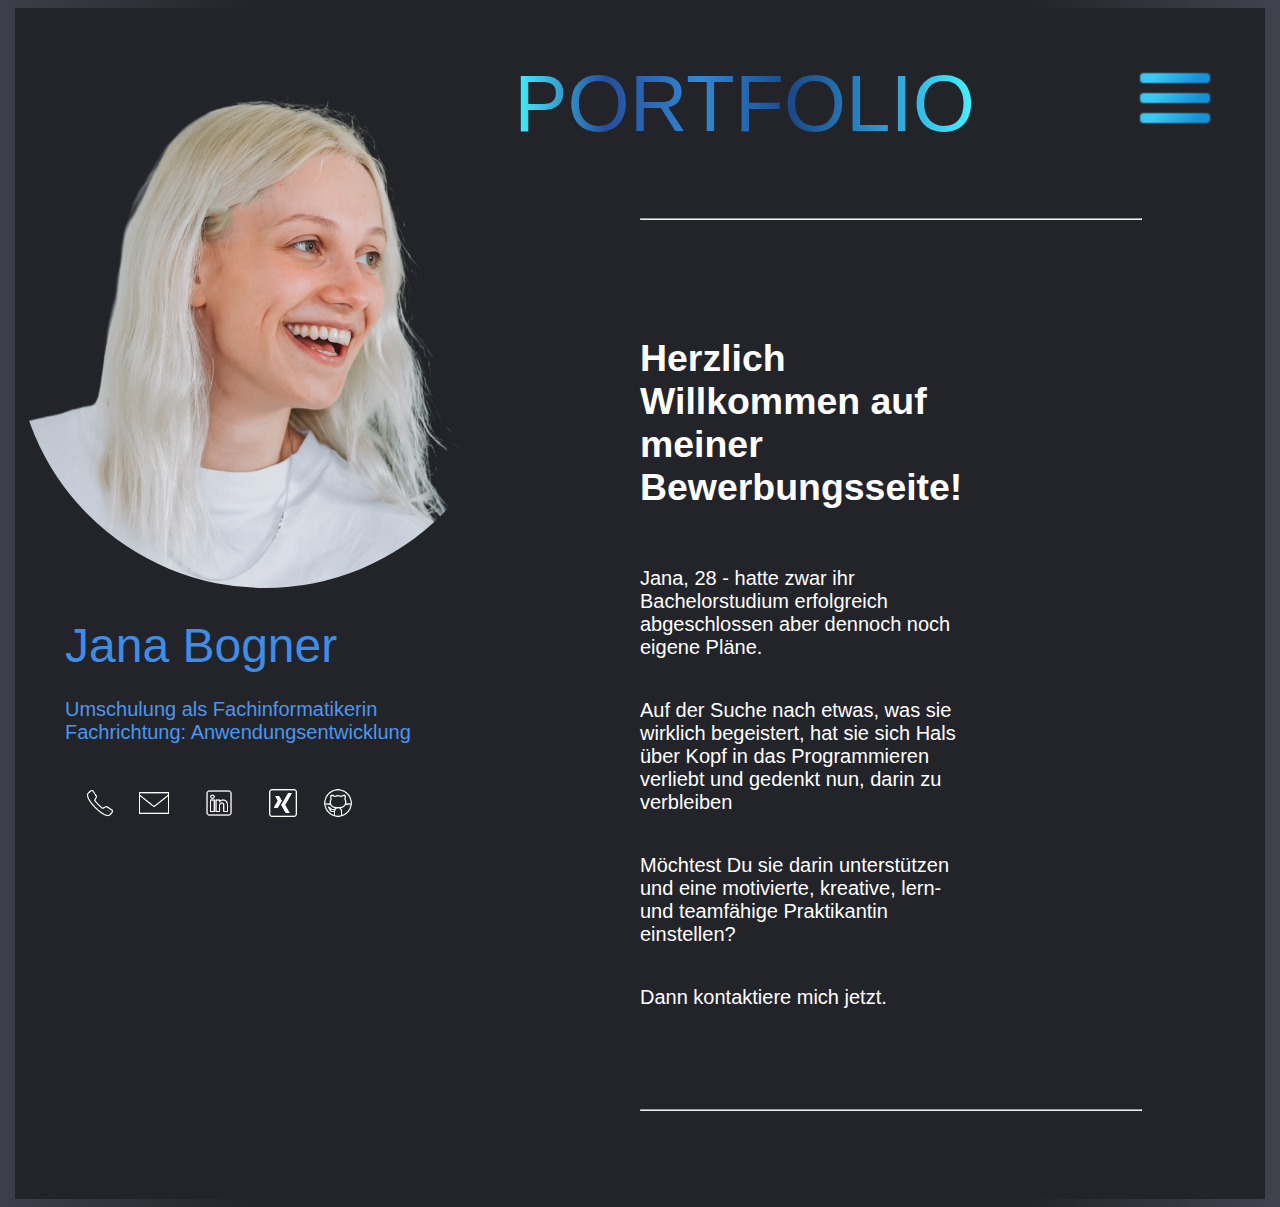
==== index.html @ 347caba8 "style verbessert auf alle seiten verändert" ====
<!DOCTYPE html>
<html>
<head>
    <meta charset="UTF-8">

    <title>Portfolio</title>
    <link rel="stylesheet" href="./css/first-page.css">
    <link rel="stylesheet" href="./css/general.css">
    <link rel="stylesheet" href="./css/leisten.css">
    <script src="./main.js"></script>
</head>

<body>
    <div id="part">

        <div class="popup"  onclick="sidebar()"><img src="./pics/menue.png" class="hover" height=80px>
            <span class="popuptext" id="myPopup">
                <ul id="nav-menue">
                    <li class="hover"><a href="./index.html">Startseite</a></li>
                    <li class="hover"><a href="stage.html">Praktikum</a></li>
                    <li class="hover"><a href="about_me.html">Über mich</a></li>
                    <li class="hover"><a href="lebenslauf.html">Lebenslauf</a></li>
                    <li class="hover"><a href="documents.html">Dokumente</a></li>
                    <li class="hover"><a href="projects.html">Projekte</a></li>
                    <li class="hover"><a href="reviews.html">Bewertungen</a></li>
                    <li class="hover"><a href="kontakt.html">Kontakt</a></li>  
                </ul>
            </span>
            <p id="ueberschrift">PORTFOLIO</p>
        </div>
        
        <div id="box">
            <div id="box-links">
                <img id="bild" src="./pics/bearbeitet.png">
                <a class="schrift">Jana Bogner</a>
                <a class="schrift" id="text">Umschulung als Fachinformatikerin <br> Fachrichtung: Anwendungsentwicklung</a> 
                <div class="kontakt-eins">
                    <a href="tel:+4915733941739"><img class="icon-eins" src="./pics/phone.png"></a>
                    <a href="mailto:jana.bogner@gmx.de"><img class="icon-eins" src="./pics//mail.png"></a>                        
                    <a href="https://www.linkedin.com/in/jana-bogner-02396a14a/" class="icon-eins">
                        <img class="icon-eins" src="./pics/linkedin_white.png"></a>   
                    <a href="https://www.xing.com/profile/Jana_Bogner2/web_profiles?expandNeffi=true">
                        <img  class="icon-eins" src="./pics/xing_white.png"></a>
                        <a href="https://github.com/JanaB146">
                            <img  class="icon-eins" src="./pics/github.png"></a>
                </div>
            </div>
            <div id="about-me">
                    <hr>
                    <div id="topbox">
                        <h3><b>Herzlich Willkommen auf meiner Bewerbungsseite!</b></h3>
                        <p>Jana, 28 - hatte zwar ihr Bachelorstudium erfolgreich abgeschlossen 
                            aber dennoch noch eigene Pläne.</p>
                        <p>Auf der Suche nach etwas, was sie wirklich begeistert, hat sie sich Hals
                            über Kopf in das Programmieren verliebt und gedenkt nun, darin zu verbleiben</p>
                        <p>Möchtest Du sie darin unterstützen und eine motivierte, kreative, lern- und teamfähige
                            Praktikantin einstellen?</p>
                        <p>Dann kontaktiere mich jetzt.</p>
                    </div>
                    <hr> 
                </div>
                
                
        </div>
    </div>
</body>
</html>
---- css/first-page.css ----
#box-links {
    display:flex;
    flex-direction:column;
}
#bild {
    border-radius: 100%;
    height:500px;
    width:500px;
    display: inline-block;
    margin-bottom:30px;
}
.schrift {
    font-size: 3rem;
    color:#3e8de7;
    margin-left:50px;
    flex-basis: 80px;
}

#text {
    font-size: 20px;
    color:#4a97f0;
}
.popup {
    position: relative;
    align-self:flex-end;
    right:50px;
    top:50px;
    display: inline-flex;
    cursor: pointer;
    border-radius: 8px;
    -webkit-user-select: none;
    -moz-user-select: none;
    -ms-user-select: none;
    user-select: none;
}
#ueberschrift {
    font-size: 5rem;
    background: linear-gradient(to left,#45f3ff, #2d96d3, #1b4888, #3288d4, #254d9b, #45f3ff);
    background-clip: text;
    color: transparent;
    position:absolute;
    right:240px;
    top:-80px;
}
/* The actual popup */
.popup .popuptext {
    visibility: hidden;
    width: auto;
    background-color: #40424e29;
    color: #fff;
    text-align: center;
    border-radius: 6px;
    padding: 8px 0;
    position: absolute;
    z-index: 1;
    top: 125%;
    margin-left: -80px;
}

/* Popup arrow */
.popup .popuptext::after {
    content: "";
    position: absolute;
    bottom: 100%;
    left: 60%;
    margin-left: -5px;
    border-width: 5px;
    border-style: solid;
    border-color:  transparent transparent #555 transparent;
}

/* Toggle this class - hide and show the popup */
.popup .show {
    visibility: visible;
    -webkit-animation: fadeIn 1s;
    animation: fadeIn 1s;
}
.popup:hover .show {
    /*transform:scale(2);*/
    visibility: visible;
    -webkit-animation: fadeIn 1s;
    animation: fadeIn 1s;
}

  /* Add animation (fade in the popup) */
@-webkit-keyframes fadeIn {
    from {opacity: 0;} 
    to {opacity: 1;}
}

@keyframes fadeIn {
    from {opacity: 0;}
    to {opacity:1 ;}
}
#nav-menue li {
    list-style: none;
    padding:10px;
    font-size: 2rem;
}
#nav-menue a:link {
    color:white;
    text-decoration: none;
    font-size: 20px;
    padding:0px 10px 0px 10px;
}
#nav-menue a:visited {
    color:white;
    text-decoration: none;
}
#nav-menue a:hover {
    color:#4a97f0;
    text-decoration: none;
    transform: scale(5);
    padding:10px;
    border-radius: 7px;
}
#box {
    display: flex;
    flex-wrap: wrap;
}
#about-me {
    margin: 80px auto;
    max-width:500px;
}
#topbox {
    margin:80px 170px 80px 0px;
    font-size: 2rem;
    display: flex;
    flex-direction: column;
    justify-content: space-around;
    align-self: center;
}
#topbox p {
    font-size: 20px;
}
.kontakt-eins {
    margin-left: 60px;
}
.icon-eins {
    margin:10px;
    height:30px;
}
.hover:hover {
    transform:scale(1.5);
}
---- css/general.css ----
* {
    font-family: sans-serif;
}
body {
    background:linear-gradient(to left, #40424e, #23242a, #23242a, #23242a, #23242a, #3c3e49) ;
    font-family: sans-serif;
    min-height: 100vh;
    display:flex;
    flex-direction: column;
}
#part {
    max-width: 1250px;
    width: 100%;
    background-color: #23242a;
    margin: 0 auto;
    font-family: sans-serif;
    min-height: 100vh;
    display:flex;
    flex-direction: column;
}
p, h1, h2, h3, tr, li, a {
    color:white;
}

.text {
    text-align: center;
    position: relative;
    font-size: 19px;
    color: #45f3ff;
    margin: 10px 30px 20px 30px;
    padding: 0px 20px 10px 20px;
}
.mittig {
    text-align: center;
    width:100%;
    padding-top:40px;
}
.grosse-ueberschrift {
    text-align: center;
    font-weight:bold;
    
}
hr {
    margin-top:50px;
    color: #45f3ff;
    flex:none;
    width:100%;
}
#quer {
    display: flex;
    flex-direction: column;
}
---- css/leisten.css ----
footer {
    margin-top: auto;
}
#downleiste {
    max-width:1250px;
    width:100%;
    display: flex;
    align-self: flex-end;
    justify-self: end;
}
#downleiste li {
    color:white;
    list-style: none;
    text-decoration: none;
    font-size: 16px;
    padding: 10px 10px 0px 10px;
    position:relative;
}
#topleiste a:link {
    color:white;
    text-decoration: none;
    font-size: 16px;
    padding: 20px 10px 20px 10px;
}
#topleiste a:visited {
    color:white;
    text-decoration: none;
}
#topleiste a:hover {
    color:black;
    background-color: white;
    text-decoration: none;
}
#downleiste a:hover {
    text-decoration: none;
}
.linkeliste {
    display:flex;
    align-items:center;
}
.rechts {
    margin-left:auto;
}
.icon .rechtsicon{
    height:50px;
    width:50px;
}
.rechtsicon {
    margin-left:auto;
}
a {
    font-size: 20px;
}
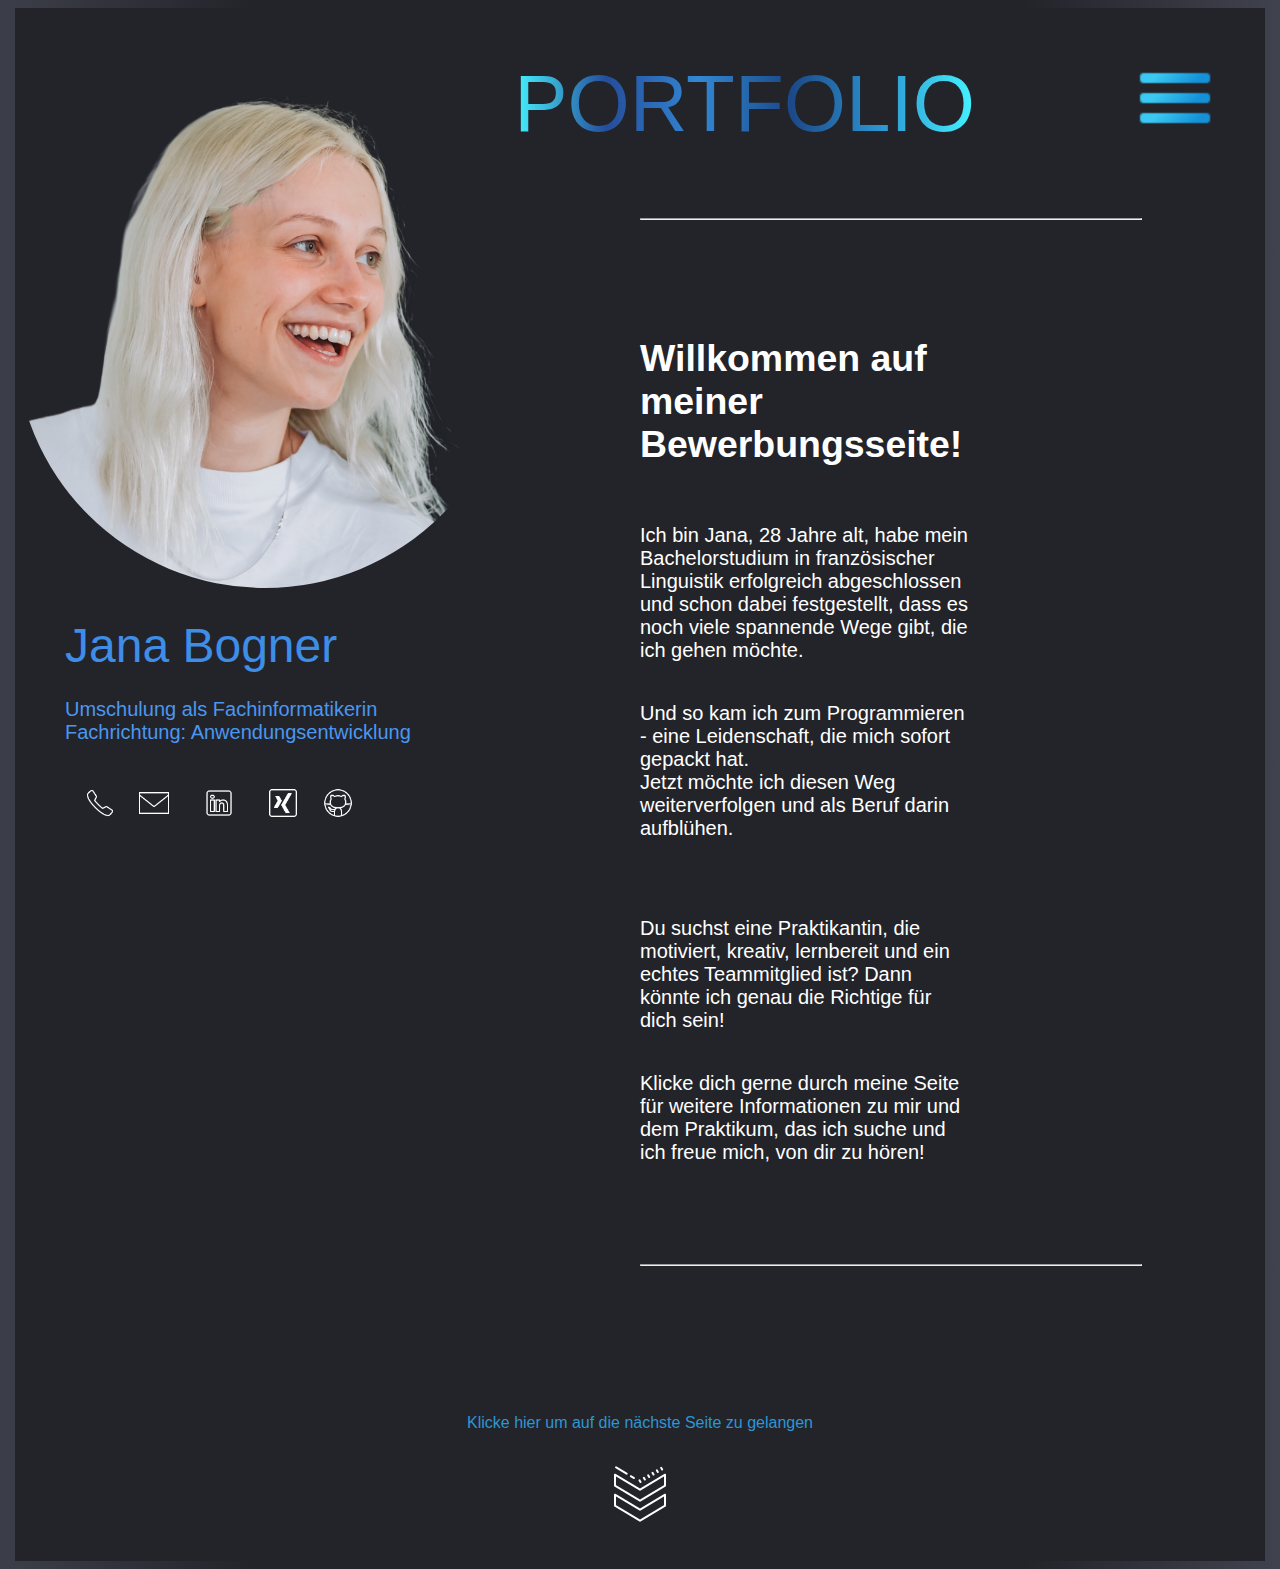
==== commit def15027: "Format angepasst, review teils entfernt, arrow hinzugefügt" ====
--- a/index.html
+++ b/index.html
@@ -18,11 +18,9 @@
                 <ul id="nav-menue">
                     <li class="hover"><a href="./index.html">Startseite</a></li>
                     <li class="hover"><a href="stage.html">Praktikum</a></li>
-                    <li class="hover"><a href="about_me.html">Über mich</a></li>
                     <li class="hover"><a href="lebenslauf.html">Lebenslauf</a></li>
                     <li class="hover"><a href="documents.html">Dokumente</a></li>
                     <li class="hover"><a href="projects.html">Projekte</a></li>
-                    <li class="hover"><a href="reviews.html">Bewertungen</a></li>
                     <li class="hover"><a href="kontakt.html">Kontakt</a></li>  
                 </ul>
             </span>
@@ -46,22 +44,21 @@
                 </div>
             </div>
             <div id="about-me">
-                    <hr>
-                    <div id="topbox">
-                        <h3><b>Herzlich Willkommen auf meiner Bewerbungsseite!</b></h3>
-                        <p>Jana, 28 - hatte zwar ihr Bachelorstudium erfolgreich abgeschlossen 
-                            aber dennoch noch eigene Pläne.</p>
-                        <p>Auf der Suche nach etwas, was sie wirklich begeistert, hat sie sich Hals
-                            über Kopf in das Programmieren verliebt und gedenkt nun, darin zu verbleiben</p>
-                        <p>Möchtest Du sie darin unterstützen und eine motivierte, kreative, lern- und teamfähige
-                            Praktikantin einstellen?</p>
-                        <p>Dann kontaktiere mich jetzt.</p>
-                    </div>
-                    <hr> 
+                <hr>
+                <div id="topbox">
+                    <h3><b>Willkommen auf meiner Bewerbungsseite!</b></h3> 
+                    <p>Ich bin Jana, 28 Jahre alt, habe mein Bachelorstudium in französischer Linguistik erfolgreich abgeschlossen und schon dabei festgestellt, dass es noch viele spannende Wege gibt, die ich gehen möchte.</p> 
+                    <p>Und so kam ich zum Programmieren - eine Leidenschaft, die mich sofort gepackt hat. <br>Jetzt möchte ich diesen Weg weiterverfolgen und als Beruf darin aufblühen.</p> 
+                    <br>
+                    <p>Du suchst eine Praktikantin, die motiviert, kreativ, lernbereit und ein echtes Teammitglied ist? Dann könnte ich genau die Richtige für dich sein!</p> 
+                    <p>Klicke dich gerne durch meine Seite für weitere Informationen zu mir und dem Praktikum, das ich suche und ich freue mich, von dir zu hören!</p>
                 </div>
-                
-                
+                <hr> 
+            </div>
         </div>
+        <div class="arrow">
+            <p class="arrow">Klicke hier um auf die nächste Seite zu gelangen</p>
+            <a href="./stage.html"><img class="hover" src="./pics/arrow_white.png" alt="Klicke hier"></a></div>
     </div>
 </body>
 </html>--- a/css/first-page.css
+++ b/css/first-page.css
@@ -142,4 +142,12 @@
 }
 .hover:hover {
     transform:scale(1.5);
+}
+.arrow {
+    display: flex;
+    flex-direction: column;
+    align-items: center;
+    justify-content: flex-end;
+    margin:30px;
+    color:#2d96d3;
 }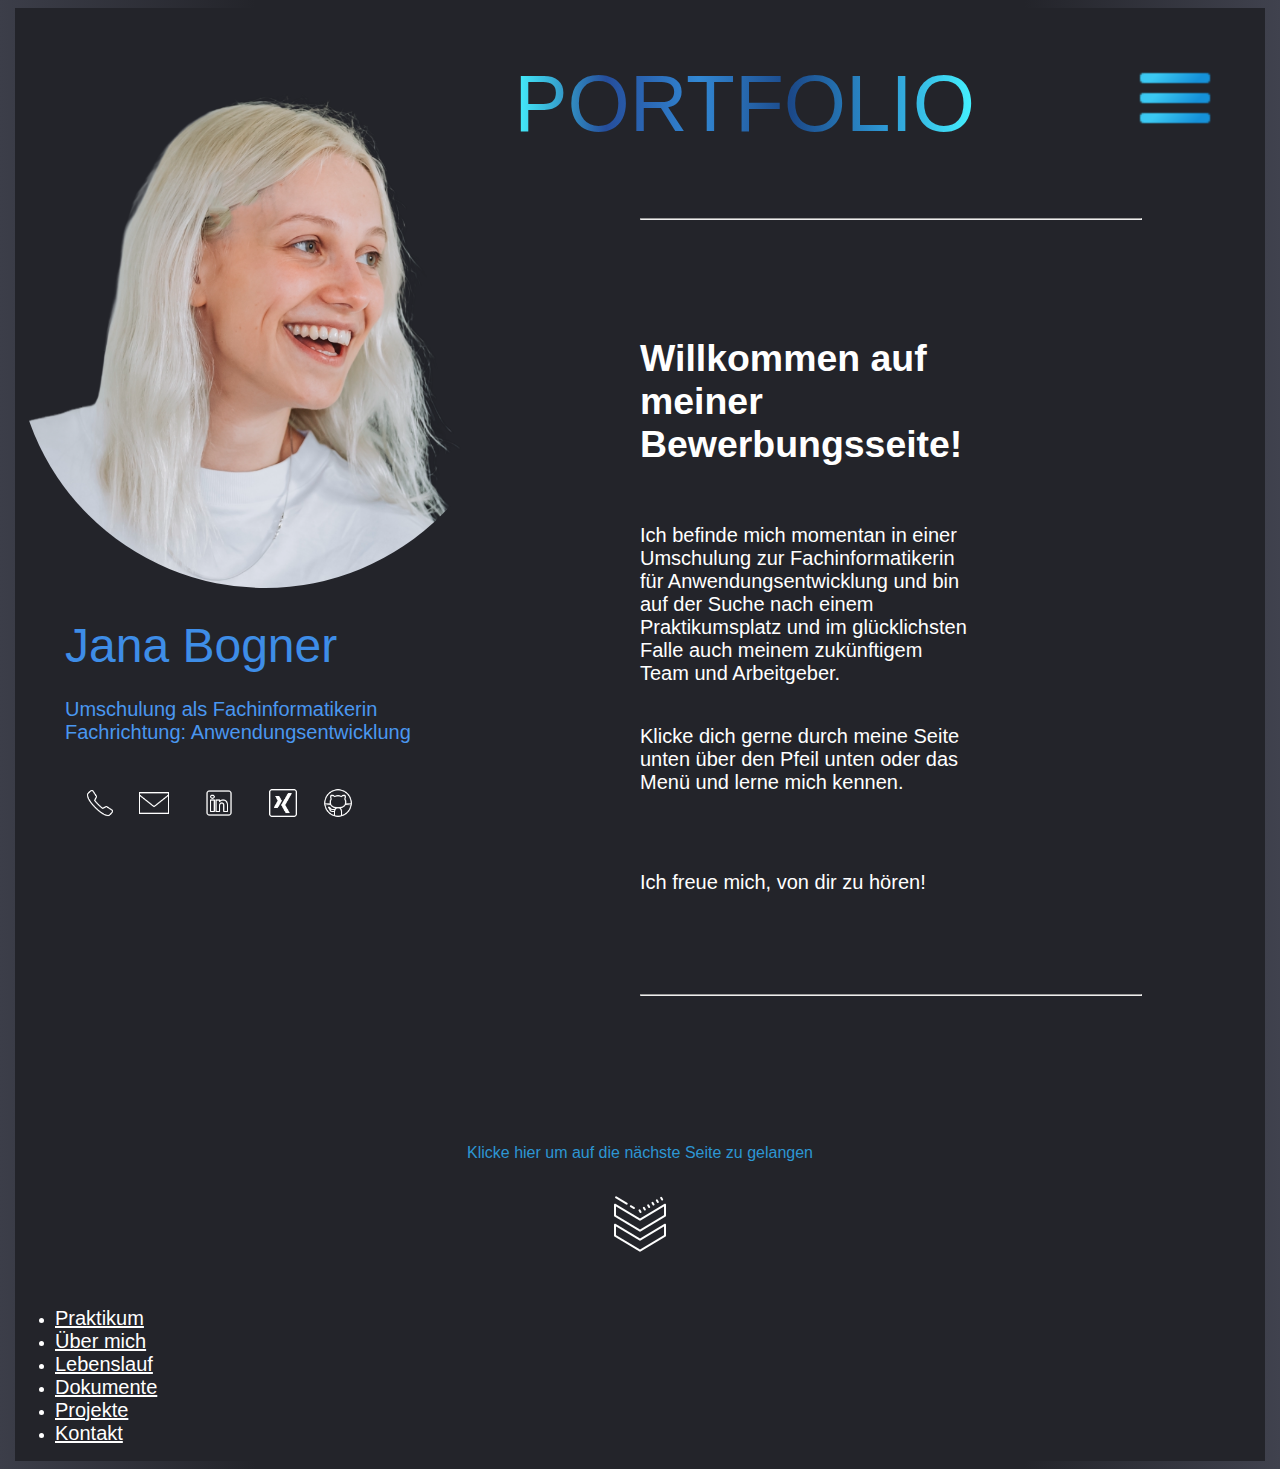
==== commit 2ef9c7f1: "slides funktional gemacht und nicht zu verschickende Seiten entfernt" ====
--- a/index.html
+++ b/index.html
@@ -18,8 +18,8 @@
                 <ul id="nav-menue">
                     <li class="hover"><a href="./index.html">Startseite</a></li>
                     <li class="hover"><a href="stage.html">Praktikum</a></li>
+                    <li class="hover"><a href="about_me.html">Über mich</a></li>
                     <li class="hover"><a href="lebenslauf.html">Lebenslauf</a></li>
-                    <li class="hover"><a href="documents.html">Dokumente</a></li>
                     <li class="hover"><a href="projects.html">Projekte</a></li>
                     <li class="hover"><a href="kontakt.html">Kontakt</a></li>  
                 </ul>
@@ -33,32 +33,46 @@
                 <a class="schrift">Jana Bogner</a>
                 <a class="schrift" id="text">Umschulung als Fachinformatikerin <br> Fachrichtung: Anwendungsentwicklung</a> 
                 <div class="kontakt-eins">
-                    <a href="tel:+4915733941739"><img class="icon-eins" src="./pics/phone.png"></a>
-                    <a href="mailto:jana.bogner@gmx.de"><img class="icon-eins" src="./pics//mail.png"></a>                        
+                    <a href="tel:+4915733941739"><img class="icon-eins hover" src="./pics/phone.png"></a>
+                    <a href="mailto:jana.bogner@gmx.de"><img class="icon-eins hover" src="./pics//mail.png"></a>                        
                     <a href="https://www.linkedin.com/in/jana-bogner-02396a14a/" class="icon-eins">
-                        <img class="icon-eins" src="./pics/linkedin_white.png"></a>   
+                        <img class="icon-eins hover" src="./pics/linkedin_white.png"></a>   
                     <a href="https://www.xing.com/profile/Jana_Bogner2/web_profiles?expandNeffi=true">
-                        <img  class="icon-eins" src="./pics/xing_white.png"></a>
+                        <img  class="icon-eins hover" src="./pics/xing_white.png"></a>
                         <a href="https://github.com/JanaB146">
-                            <img  class="icon-eins" src="./pics/github.png"></a>
+                            <img  class="icon-eins hover" src="./pics/github.png"></a>
                 </div>
             </div>
             <div id="about-me">
                 <hr>
                 <div id="topbox">
                     <h3><b>Willkommen auf meiner Bewerbungsseite!</b></h3> 
-                    <p>Ich bin Jana, 28 Jahre alt, habe mein Bachelorstudium in französischer Linguistik erfolgreich abgeschlossen und schon dabei festgestellt, dass es noch viele spannende Wege gibt, die ich gehen möchte.</p> 
-                    <p>Und so kam ich zum Programmieren - eine Leidenschaft, die mich sofort gepackt hat. <br>Jetzt möchte ich diesen Weg weiterverfolgen und als Beruf darin aufblühen.</p> 
+                    <p>Ich befinde mich momentan in einer Umschulung zur Fachinformatikerin für Anwendungsentwicklung
+                        und bin auf der Suche nach einem Praktikumsplatz und im glücklichsten Falle
+                        auch meinem zukünftigem Team und Arbeitgeber.
+                    </p>
+                    <p>Klicke dich gerne durch meine Seite unten über den Pfeil unten oder das Menü und lerne mich kennen.</p>
                     <br>
-                    <p>Du suchst eine Praktikantin, die motiviert, kreativ, lernbereit und ein echtes Teammitglied ist? Dann könnte ich genau die Richtige für dich sein!</p> 
-                    <p>Klicke dich gerne durch meine Seite für weitere Informationen zu mir und dem Praktikum, das ich suche und ich freue mich, von dir zu hören!</p>
+                    <p>Ich freue mich, von dir zu hören!</p>
                 </div>
                 <hr> 
             </div>
         </div>
         <div class="arrow">
             <p class="arrow">Klicke hier um auf die nächste Seite zu gelangen</p>
-            <a href="./stage.html"><img class="hover" src="./pics/arrow_white.png" alt="Klicke hier"></a></div>
+            <a href="./stage.html"><img class="hover" src="./pics/arrow_white.png" alt="Klicke hier"></a>
+        </div>
+        <div>
+            <ul>
+                <li class="hover"><a href="stage.html">Praktikum</a></li>
+                <li class="hover"><a href="about_me.html">Über mich</a></li>
+                <li class="hover"><a href="lebenslauf.html">Lebenslauf</a></li>
+                <li class="hover"><a href="documents.html">Dokumente</a></li>
+                <li class="hover"><a href="projects.html">Projekte</a></li>
+                <li class="hover"><a href="kontakt.html">Kontakt</a></li> 
+            </ul>
+            
+        </div>
     </div>
 </body>
 </html>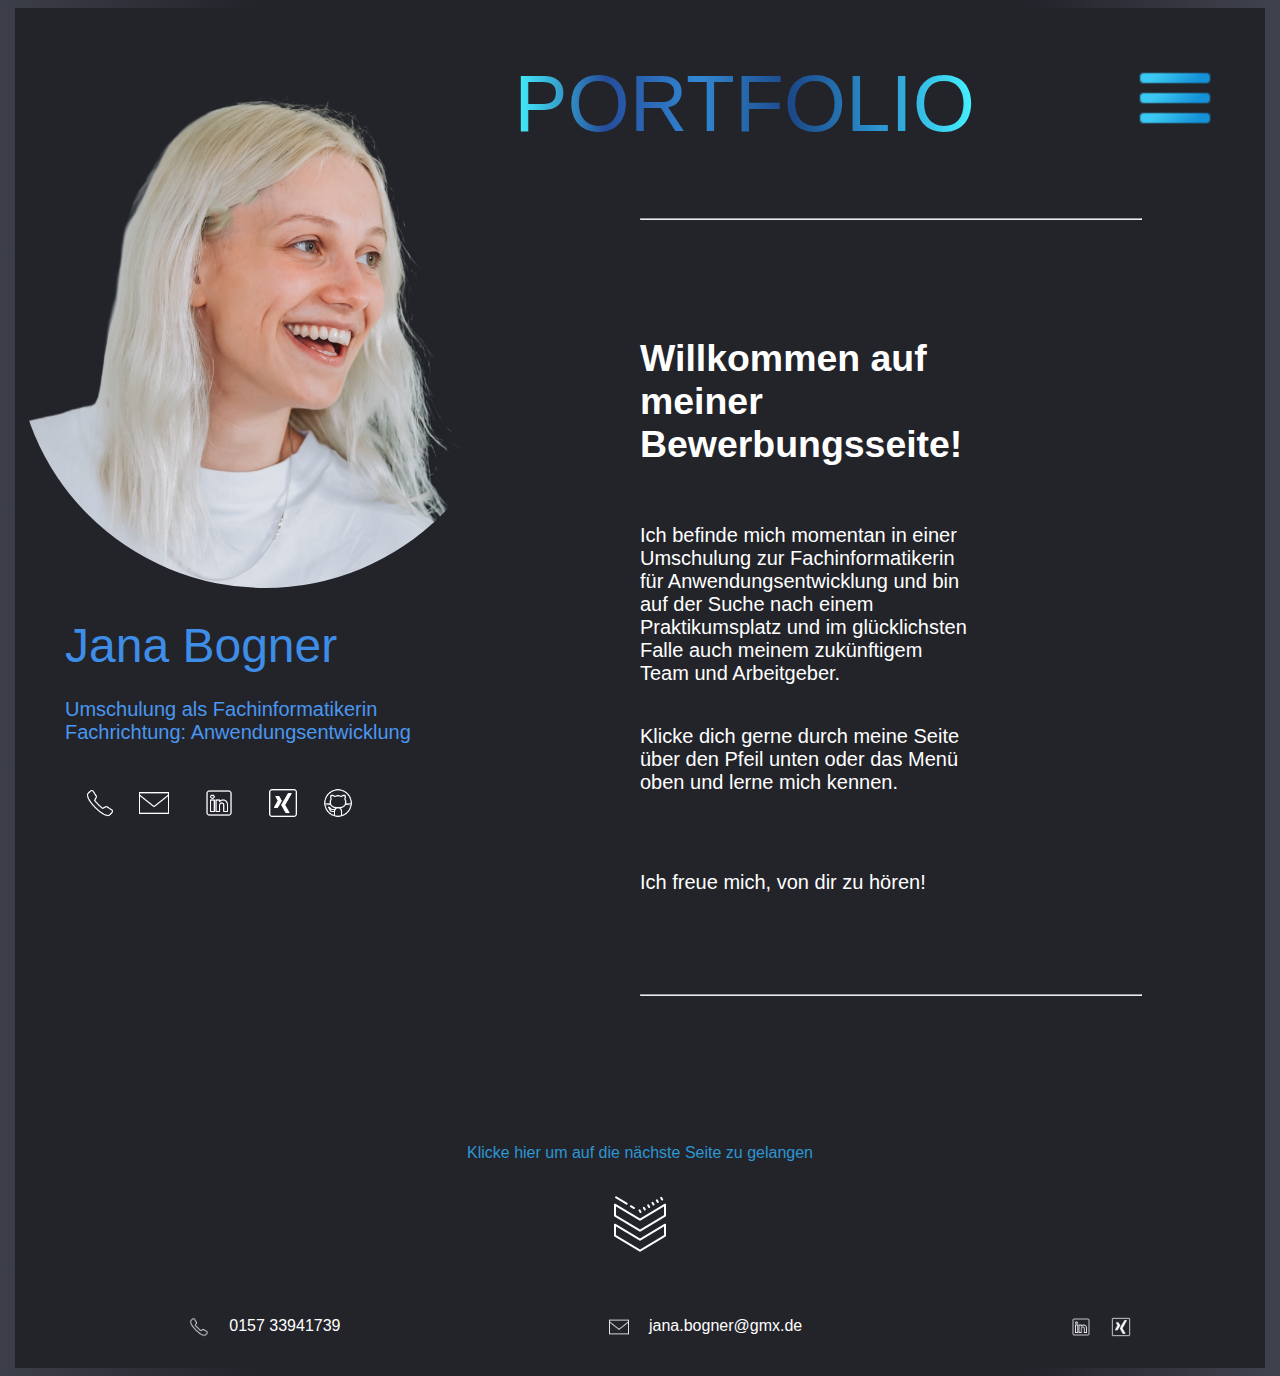
==== commit 5c70f130: "untere kontaktleiste, mein weg inhalte" ====
--- a/index.html
+++ b/index.html
@@ -18,10 +18,9 @@
                 <ul id="nav-menue">
                     <li class="hover"><a href="./index.html">Startseite</a></li>
                     <li class="hover"><a href="stage.html">Praktikum</a></li>
-                    <li class="hover"><a href="about_me.html">Über mich</a></li>
+                    <li class="hover"><a href="about_me.html">Mein Weg</a></li>
                     <li class="hover"><a href="lebenslauf.html">Lebenslauf</a></li>
                     <li class="hover"><a href="projects.html">Projekte</a></li>
-                    <li class="hover"><a href="kontakt.html">Kontakt</a></li>  
                 </ul>
             </span>
             <p id="ueberschrift">PORTFOLIO</p>
@@ -39,10 +38,11 @@
                         <img class="icon-eins hover" src="./pics/linkedin_white.png"></a>   
                     <a href="https://www.xing.com/profile/Jana_Bogner2/web_profiles?expandNeffi=true">
                         <img  class="icon-eins hover" src="./pics/xing_white.png"></a>
-                        <a href="https://github.com/JanaB146">
-                            <img  class="icon-eins hover" src="./pics/github.png"></a>
+                    <a href="https://github.com/JanaB146">
+                        <img  class="icon-eins hover" src="./pics/github.png"></a>
                 </div>
             </div>
+
             <div id="about-me">
                 <hr>
                 <div id="topbox">
@@ -51,7 +51,7 @@
                         und bin auf der Suche nach einem Praktikumsplatz und im glücklichsten Falle
                         auch meinem zukünftigem Team und Arbeitgeber.
                     </p>
-                    <p>Klicke dich gerne durch meine Seite unten über den Pfeil unten oder das Menü und lerne mich kennen.</p>
+                    <p>Klicke dich gerne durch meine Seite über den Pfeil unten oder das Menü oben und lerne mich kennen.</p>
                     <br>
                     <p>Ich freue mich, von dir zu hören!</p>
                 </div>
@@ -60,18 +60,25 @@
         </div>
         <div class="arrow">
             <p class="arrow">Klicke hier um auf die nächste Seite zu gelangen</p>
-            <a href="./stage.html"><img class="hover" src="./pics/arrow_white.png" alt="Klicke hier"></a>
+            <a href="./stage.html"><img src="./pics/arrow_white.png" alt="Klicke hier"></a>
         </div>
-        <div>
-            <ul>
-                <li class="hover"><a href="stage.html">Praktikum</a></li>
-                <li class="hover"><a href="about_me.html">Über mich</a></li>
-                <li class="hover"><a href="lebenslauf.html">Lebenslauf</a></li>
-                <li class="hover"><a href="documents.html">Dokumente</a></li>
-                <li class="hover"><a href="projects.html">Projekte</a></li>
-                <li class="hover"><a href="kontakt.html">Kontakt</a></li> 
+        <div> 
+            <ul class="linkeliste">
+                <div class="untere-leiste-divs">
+                    <li><img src="./pics/telefon.png" width="20px"></li>
+                    <li>0157 33941739</li>
+                </div>
+                <div class="untere-leiste-divs">
+                    <li><img src="./pics/mail.png" width="20px"></li>
+                    <li>jana.bogner@gmx.de</li>
+                </div>
+                <div class="untere-leiste-divs">
+                    <li class="hover"><a href="https://www.linkedin.com/in/jana-bogner-02396a14a/">
+                        <img src="./pics/linkedin_white.png" width="20px"></a></li>     
+                    <li class="hover"><a href="https://www.xing.com/profile/Jana_Bogner2/web_profiles?expandNeffi=true">
+                        <img src="./pics/xing_white.png" width="20px"></a></li> 
+                </div>
             </ul>
-            
         </div>
     </div>
 </body>
--- a/css/first-page.css
+++ b/css/first-page.css
@@ -150,4 +150,47 @@
     justify-content: flex-end;
     margin:30px;
     color:#2d96d3;
-}+}
+.ul {
+    display: flex;
+    width:500px;
+    justify-content: space-around;
+}
+li {
+    list-style: none; 
+    
+    flex-direction: column;
+}
+a {
+    text-decoration: none;
+}
+#topics {
+    justify-content: center;
+    align-items: center;
+    font-size: 1.5rem;
+}
+#liste {
+    display: flex;
+    flex-direction: column;
+    align-items: center;
+}
+a:hover {
+    transform:scale(1.5);
+    color:rgb(169, 228, 236);
+}
+.linkeliste {
+    display:flex;
+    color: white;
+    align-items: center;
+    justify-content: space-around;
+    display: flex;
+    align-self: flex-end;
+}
+.linkeliste li {
+    list-style:none;
+    margin:10px;
+}
+.untere-leiste-divs {
+    display:flex;
+    justify-content: space-around;
+}
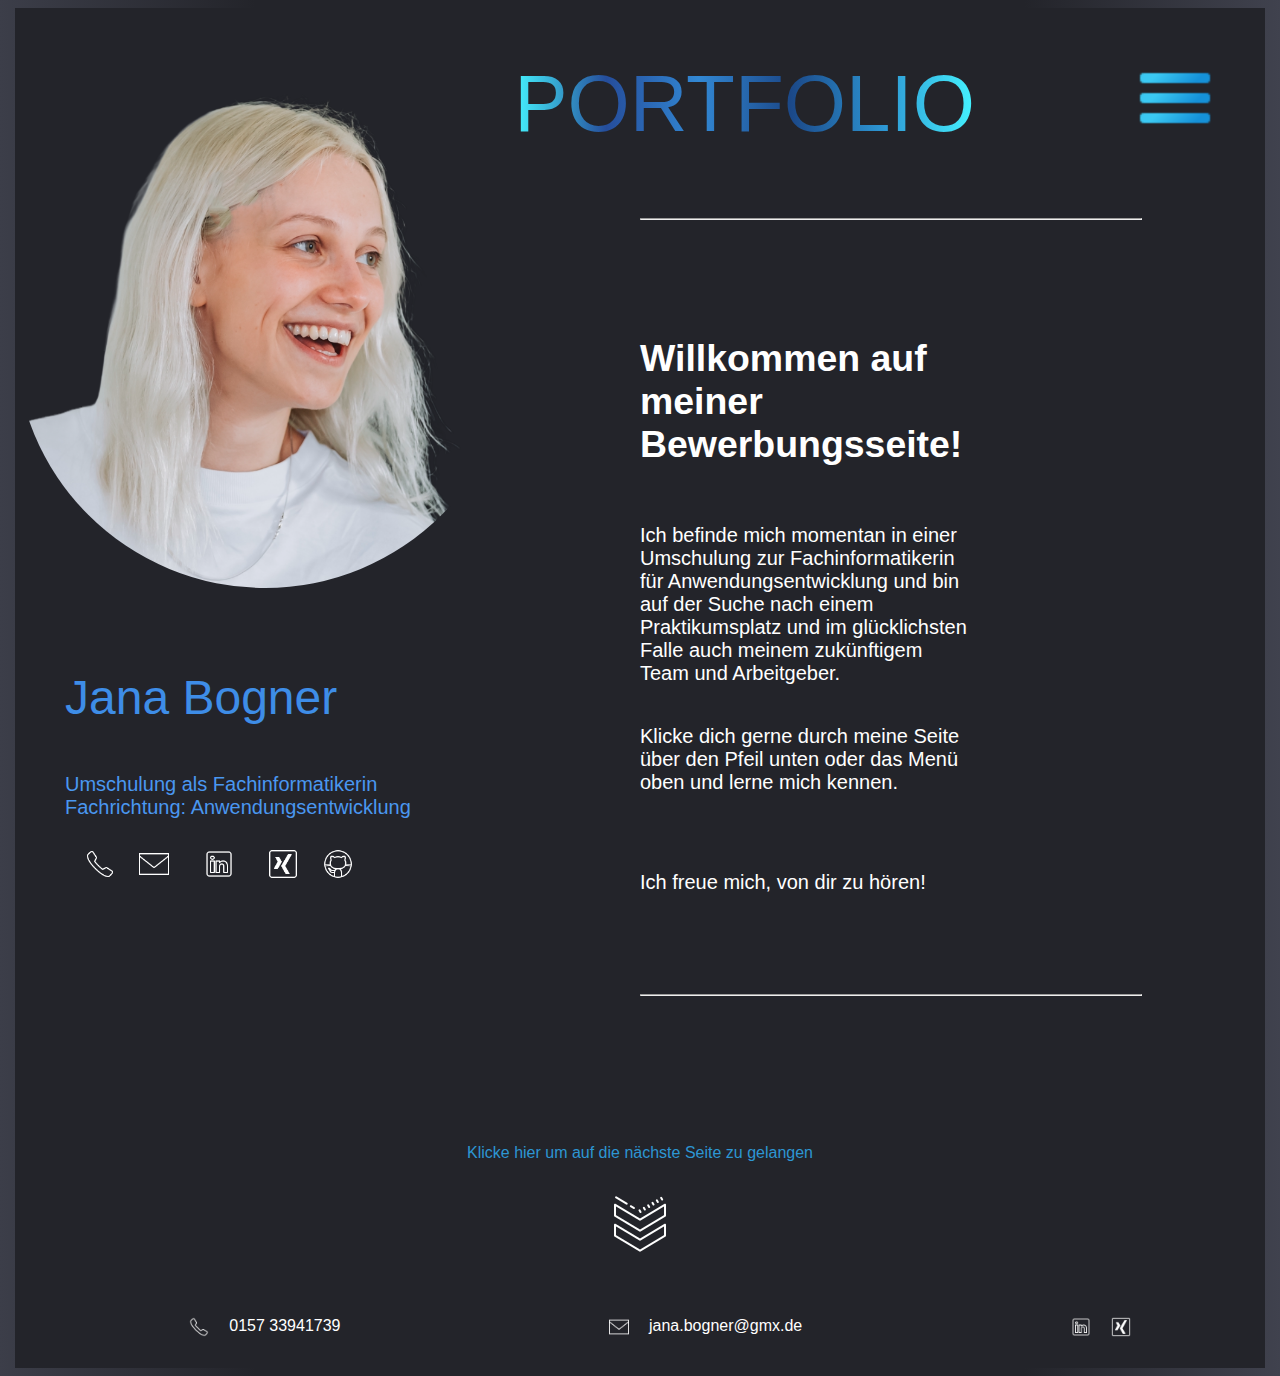
==== commit de2dac8f: "schrift und icons verändert" ====
--- a/index.html
+++ b/index.html
@@ -28,9 +28,11 @@
         
         <div id="box">
             <div id="box-links">
-                <img id="bild" src="./pics/bearbeitet.png">
-                <a class="schrift">Jana Bogner</a>
-                <a class="schrift" id="text">Umschulung als Fachinformatikerin <br> Fachrichtung: Anwendungsentwicklung</a> 
+                <div>
+                    <img id="bild" src="./pics/bearbeitet.png">
+                    <p class="schrift">Jana Bogner</p>
+                    <p class="schrift" id="text">Umschulung als Fachinformatikerin <br> Fachrichtung: Anwendungsentwicklung</p> 
+                </div>
                 <div class="kontakt-eins">
                     <a href="tel:+4915733941739"><img class="icon-eins hover" src="./pics/phone.png"></a>
                     <a href="mailto:jana.bogner@gmx.de"><img class="icon-eins hover" src="./pics//mail.png"></a>                        
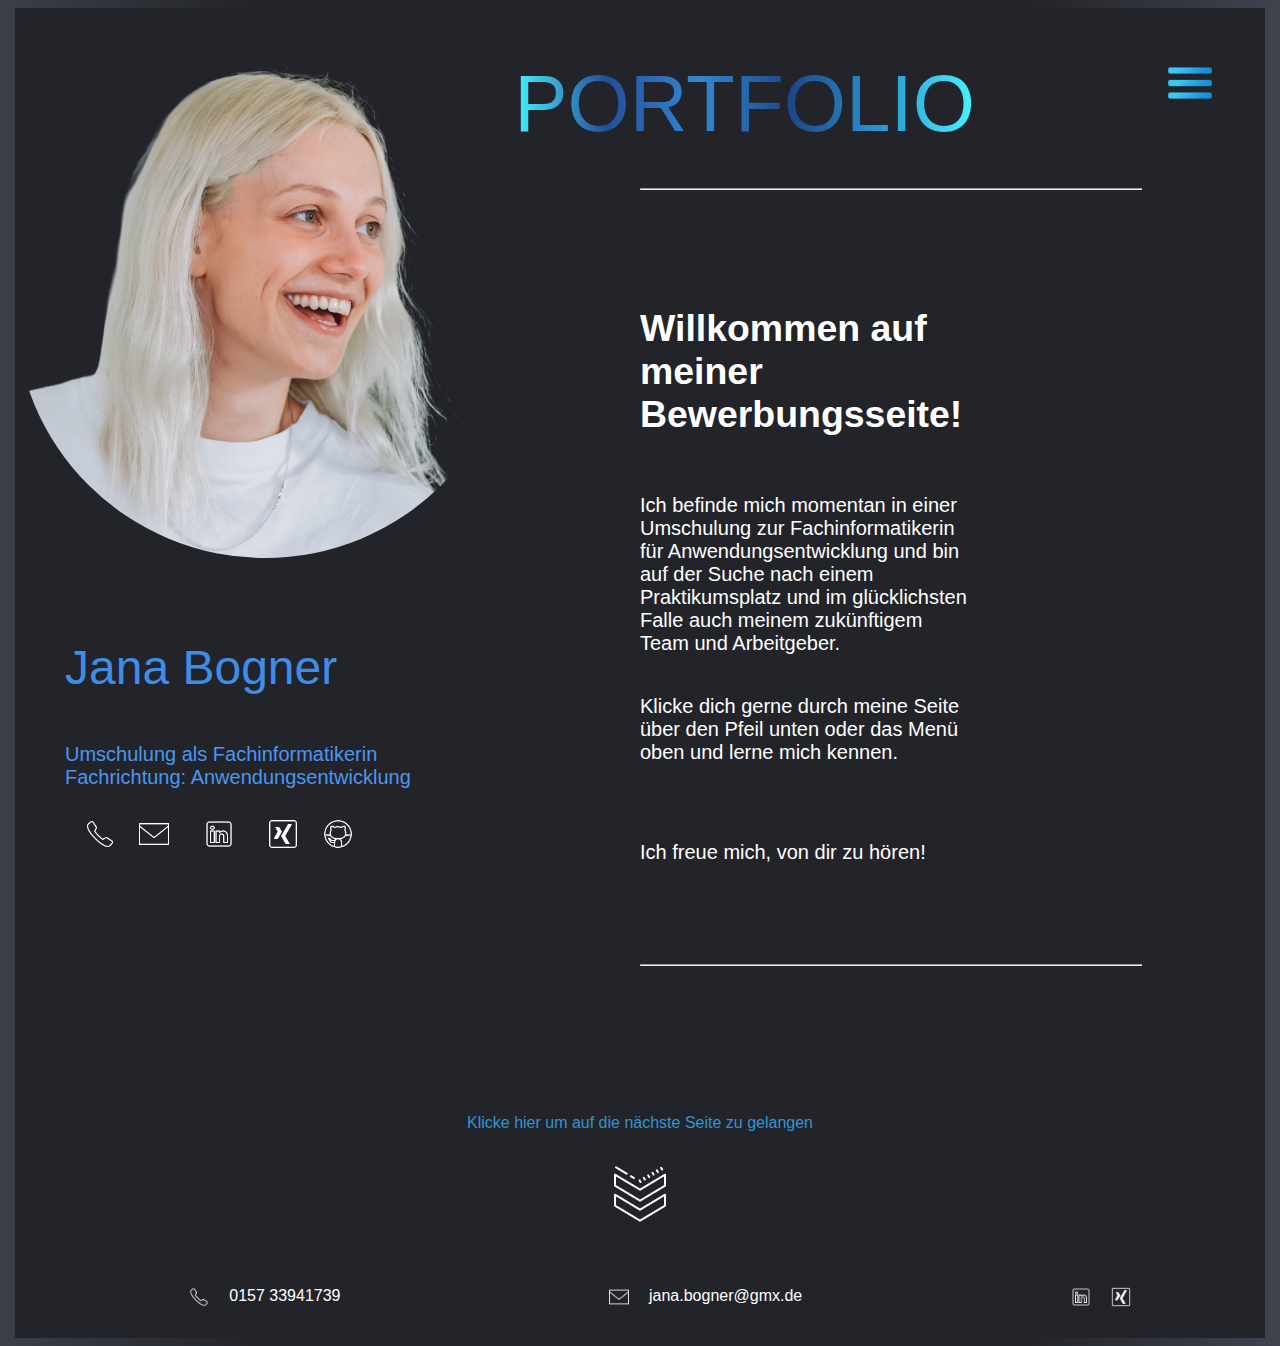
==== commit dff6d10c: "projekte hinzugefügt" ====
--- a/index.html
+++ b/index.html
@@ -13,7 +13,7 @@
 <body>
     <div id="part">
 
-        <div class="popup"  onclick="sidebar()"><img src="./pics/menue.png" class="hover" height=80px>
+        <div class="popup"  onclick="sidebar()"><img src="./pics/menue.png" class="hover" height=50px>
             <span class="popuptext" id="myPopup">
                 <ul id="nav-menue">
                     <li class="hover"><a href="./index.html">Startseite</a></li>
@@ -62,7 +62,7 @@
         </div>
         <div class="arrow">
             <p class="arrow">Klicke hier um auf die nächste Seite zu gelangen</p>
-            <a href="./stage.html"><img src="./pics/arrow_white.png" alt="Klicke hier"></a>
+            <a href="./stage.html"><img class="hover" src="./pics/arrow_white.png" alt="Klicke hier"></a>
         </div>
         <div> 
             <ul class="linkeliste">
--- a/css/first-page.css
+++ b/css/first-page.css
@@ -15,7 +15,6 @@
     margin-left:50px;
     flex-basis: 80px;
 }
-
 #text {
     font-size: 20px;
     color:#4a97f0;
@@ -174,10 +173,6 @@
     flex-direction: column;
     align-items: center;
 }
-a:hover {
-    transform:scale(1.5);
-    color:rgb(169, 228, 236);
-}
 .linkeliste {
     display:flex;
     color: white;
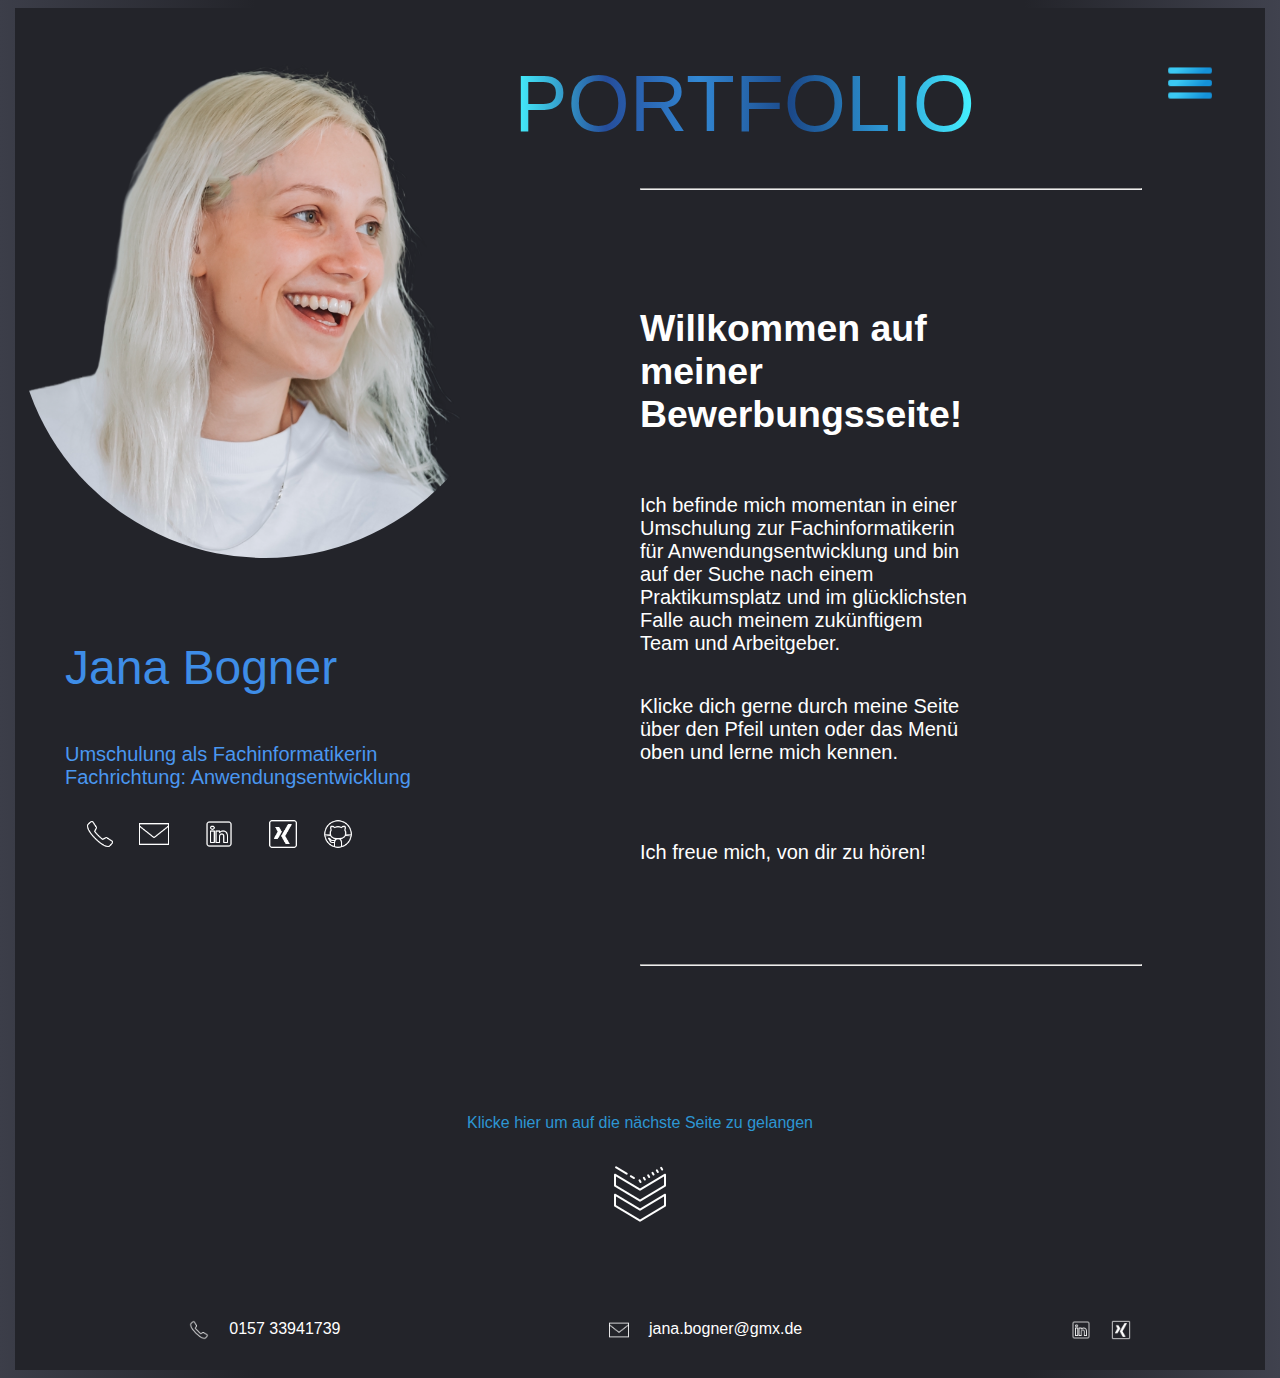
==== commit 72069e67: "css aussortiert, footer erstellt" ====
--- a/index.html
+++ b/index.html
@@ -5,8 +5,6 @@
 
     <title>Portfolio</title>
     <link rel="stylesheet" href="./css/first-page.css">
-    <link rel="stylesheet" href="./css/general.css">
-    <link rel="stylesheet" href="./css/leisten.css">
     <script src="./main.js"></script>
 </head>
 
@@ -60,28 +58,31 @@
                 <hr> 
             </div>
         </div>
+        <footer>
         <div class="arrow">
             <p class="arrow">Klicke hier um auf die nächste Seite zu gelangen</p>
             <a href="./stage.html"><img class="hover" src="./pics/arrow_white.png" alt="Klicke hier"></a>
         </div>
-        <div> 
-            <ul class="linkeliste">
-                <div class="untere-leiste-divs">
-                    <li><img src="./pics/telefon.png" width="20px"></li>
-                    <li>0157 33941739</li>
-                </div>
-                <div class="untere-leiste-divs">
-                    <li><img src="./pics/mail.png" width="20px"></li>
-                    <li>jana.bogner@gmx.de</li>
-                </div>
-                <div class="untere-leiste-divs">
-                    <li class="hover"><a href="https://www.linkedin.com/in/jana-bogner-02396a14a/">
-                        <img src="./pics/linkedin_white.png" width="20px"></a></li>     
-                    <li class="hover"><a href="https://www.xing.com/profile/Jana_Bogner2/web_profiles?expandNeffi=true">
-                        <img src="./pics/xing_white.png" width="20px"></a></li> 
-                </div>
-            </ul>
-        </div>
+        
+            <div> 
+                <ul class="linkeliste">
+                    <div class="untere-leiste-divs">
+                        <li><img src="./pics/telefon.png" width="20px"></li>
+                        <li>0157 33941739</li>
+                    </div>
+                    <div class="untere-leiste-divs">
+                        <li><img src="./pics/mail.png" width="20px"></li>
+                        <li>jana.bogner@gmx.de</li>
+                    </div>
+                    <div class="untere-leiste-divs">
+                        <li class="hover"><a href="https://www.linkedin.com/in/jana-bogner-02396a14a/">
+                            <img src="./pics/linkedin_white.png" width="20px"></a></li>     
+                        <li class="hover"><a href="https://www.xing.com/profile/Jana_Bogner2/web_profiles?expandNeffi=true">
+                            <img src="./pics/xing_white.png" width="20px"></a></li> 
+                    </div>
+                </ul>
+            </div>
+        </footer>
     </div>
 </body>
 </html>--- a/css/first-page.css
+++ b/css/first-page.css
@@ -1,3 +1,32 @@
+* {
+    font-family: sans-serif;
+}
+body {
+    background:linear-gradient(to left, #40424e, #23242a, #23242a, #23242a, #23242a, #3c3e49) ;
+    font-family: sans-serif;
+    min-height: 100vh;
+    display:flex;
+    flex-direction: column;
+}
+#part {
+    max-width: 1250px;
+    width: 100%;
+    background-color: #23242a;
+    margin: 0 auto;
+    font-family: sans-serif;
+    min-height: 100vh;
+    display:flex;
+    flex-direction: column;
+}
+p, h1, h2, h3, tr, li, a {
+    color:white;
+}
+hr {
+    margin-top:50px;
+    color: #45f3ff;
+    flex:none;
+    width:100%;
+}
 #box-links {
     display:flex;
     flex-direction:column;
@@ -19,6 +48,7 @@
     font-size: 20px;
     color:#4a97f0;
 }
+
 .popup {
     position: relative;
     align-self:flex-end;
@@ -178,14 +208,16 @@
     color: white;
     align-items: center;
     justify-content: space-around;
-    display: flex;
-    align-self: flex-end;
 }
 .linkeliste li {
     list-style:none;
     margin:10px;
 }
 .untere-leiste-divs {
-    display:flex;
-    justify-content: space-around;
-}
+    margin-top:50px;
+    display:flex;
+    justify-content: space-around;
+}
+footer {
+    margin-top: auto;
+}
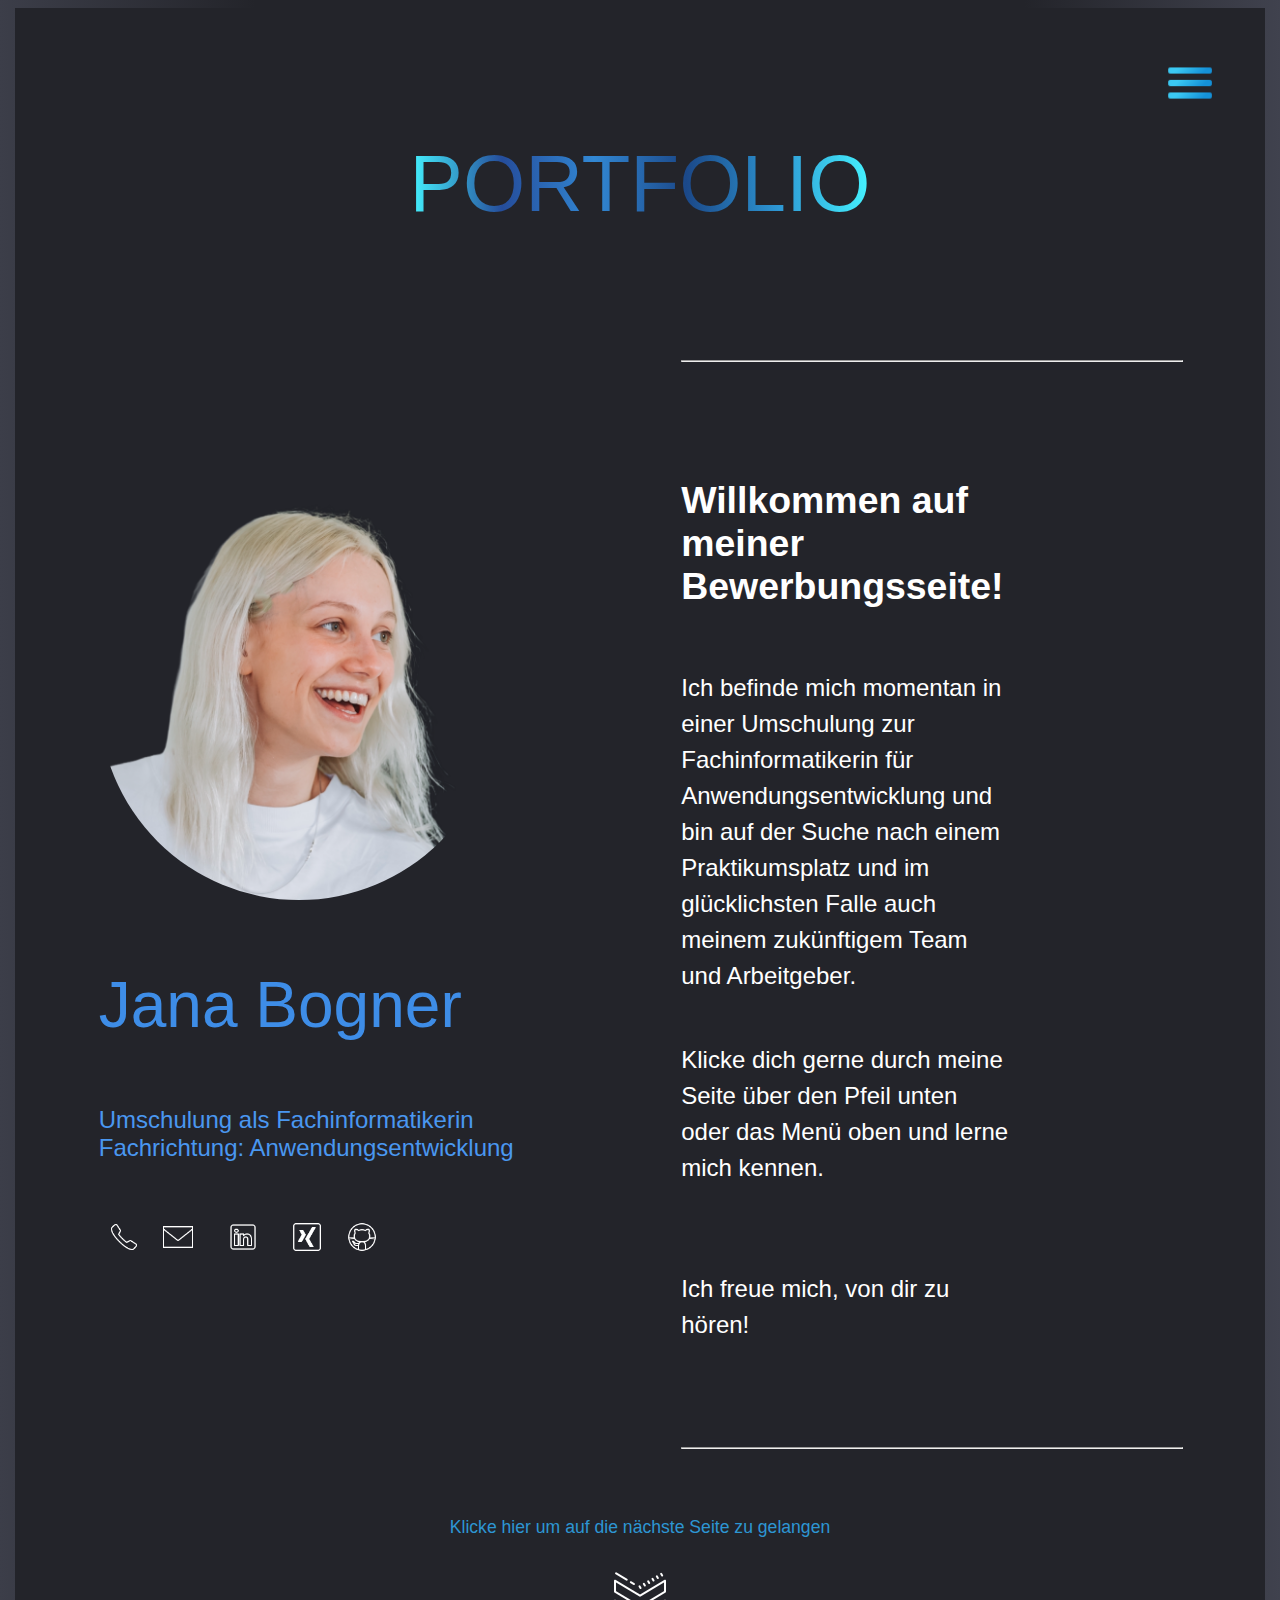
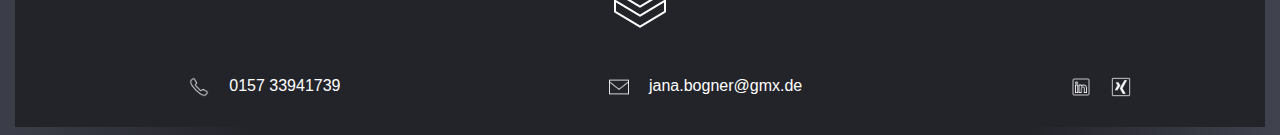
==== commit 7f3d607d: "neue first page initialisiert und beendet" ====
--- a/index.html
+++ b/index.html
@@ -5,27 +5,31 @@
 
     <title>Portfolio</title>
     <link rel="stylesheet" href="./css/first-page.css">
+    <link rel="stylesheet" href="./css/style.css">
     <script src="./main.js"></script>
 </head>
 
 <body>
-    <div id="part">
-
-        <div class="popup"  onclick="sidebar()"><img src="./pics/menue.png" class="hover" height=50px>
-            <span class="popuptext" id="myPopup">
-                <ul id="nav-menue">
-                    <li class="hover"><a href="./index.html">Startseite</a></li>
-                    <li class="hover"><a href="stage.html">Praktikum</a></li>
-                    <li class="hover"><a href="about_me.html">Mein Weg</a></li>
-                    <li class="hover"><a href="lebenslauf.html">Lebenslauf</a></li>
-                    <li class="hover"><a href="projects.html">Projekte</a></li>
-                </ul>
-            </span>
-            <p id="ueberschrift">PORTFOLIO</p>
+    <div class="part">
+        <div class="erste-box">
+            <div class="popup"  onclick="sidebar()"><img src="./pics/menue.png" class="hover" height=50px>
+                <span class="popuptext" id="myPopup">
+                    <ul id="nav-menue">
+                        <li class="hover"><a href="./index.html">Startseite</a></li>
+                        <li class="hover"><a href="stage.html">Praktikum</a></li>
+                        <li class="hover"><a href="about_me.html">Mein Weg</a></li>
+                        <li class="hover"><a href="lebenslauf.html">Lebenslauf</a></li>
+                        <li class="hover"><a href="projects.html">Projekte</a></li>
+                    </ul>
+                </span>
+            </div>
+            <div>
+                <p id="ueberschrift">PORTFOLIO</p>
+            </div>
         </div>
         
-        <div id="box">
-            <div id="box-links">
+        <div class="zweite-box">
+            <div class="bild-mit-text">
                 <div>
                     <img id="bild" src="./pics/bearbeitet.png">
                     <p class="schrift">Jana Bogner</p>
@@ -47,13 +51,13 @@
                 <hr>
                 <div id="topbox">
                     <h3><b>Willkommen auf meiner Bewerbungsseite!</b></h3> 
-                    <p>Ich befinde mich momentan in einer Umschulung zur Fachinformatikerin für Anwendungsentwicklung
+                    <p style="font-size:1.5rem; line-height:150%">Ich befinde mich momentan in einer Umschulung zur Fachinformatikerin für Anwendungsentwicklung
                         und bin auf der Suche nach einem Praktikumsplatz und im glücklichsten Falle
                         auch meinem zukünftigem Team und Arbeitgeber.
                     </p>
-                    <p>Klicke dich gerne durch meine Seite über den Pfeil unten oder das Menü oben und lerne mich kennen.</p>
+                    <p style="font-size:1.5rem; line-height:150%">Klicke dich gerne durch meine Seite über den Pfeil unten oder das Menü oben und lerne mich kennen.</p>
                     <br>
-                    <p>Ich freue mich, von dir zu hören!</p>
+                    <p style="font-size:1.5rem; line-height:150%">Ich freue mich, von dir zu hören!</p>
                 </div>
                 <hr> 
             </div>
--- a/css/first-page.css
+++ b/css/first-page.css
@@ -1,52 +1,10 @@
-* {
-    font-family: sans-serif;
-}
-body {
-    background:linear-gradient(to left, #40424e, #23242a, #23242a, #23242a, #23242a, #3c3e49) ;
-    font-family: sans-serif;
-    min-height: 100vh;
-    display:flex;
-    flex-direction: column;
-}
-#part {
-    max-width: 1250px;
-    width: 100%;
-    background-color: #23242a;
-    margin: 0 auto;
-    font-family: sans-serif;
-    min-height: 100vh;
-    display:flex;
-    flex-direction: column;
-}
 p, h1, h2, h3, tr, li, a {
     color:white;
 }
 hr {
     margin-top:50px;
     color: #45f3ff;
-    flex:none;
     width:100%;
-}
-#box-links {
-    display:flex;
-    flex-direction:column;
-}
-#bild {
-    border-radius: 100%;
-    height:500px;
-    width:500px;
-    display: inline-block;
-    margin-bottom:30px;
-}
-.schrift {
-    font-size: 3rem;
-    color:#3e8de7;
-    margin-left:50px;
-    flex-basis: 80px;
-}
-#text {
-    font-size: 20px;
-    color:#4a97f0;
 }
 
 .popup {
@@ -62,20 +20,12 @@
     -ms-user-select: none;
     user-select: none;
 }
-#ueberschrift {
-    font-size: 5rem;
-    background: linear-gradient(to left,#45f3ff, #2d96d3, #1b4888, #3288d4, #254d9b, #45f3ff);
-    background-clip: text;
-    color: transparent;
-    position:absolute;
-    right:240px;
-    top:-80px;
-}
+
 /* The actual popup */
 .popup .popuptext {
     visibility: hidden;
     width: auto;
-    background-color: #40424e29;
+    background-color: #40424e6b;
     color: #fff;
     text-align: center;
     border-radius: 6px;
@@ -84,18 +34,6 @@
     z-index: 1;
     top: 125%;
     margin-left: -80px;
-}
-
-/* Popup arrow */
-.popup .popuptext::after {
-    content: "";
-    position: absolute;
-    bottom: 100%;
-    left: 60%;
-    margin-left: -5px;
-    border-width: 5px;
-    border-style: solid;
-    border-color:  transparent transparent #555 transparent;
 }
 
 /* Toggle this class - hide and show the popup */
@@ -143,12 +81,44 @@
     padding:10px;
     border-radius: 7px;
 }
-#box {
+
+
+.erste-box {
+    display: flex;
+    flex-direction: column;
+    align-items: center;
+    flex-wrap: wrap;
+}
+
+
+.zweite-box {
     display: flex;
     flex-wrap: wrap;
 }
+#ueberschrift {
+    font-size: 5rem;
+    background: linear-gradient(to left,#45f3ff, #2d96d3, #1b4888, #3288d4, #254d9b, #45f3ff);
+    background-clip: text;
+    color: transparent;
+}
+#bild {
+    border-radius: 100%;
+    height:400px;
+    width:400px;
+}
+.schrift {
+    font-size: 4rem;
+    color:#3e8de7;
+}
+#text {
+    font-size: 1.5rem;
+    color:#4a97f0;
+}
+.bild-mit-text {
+    margin: auto;
+}
 #about-me {
-    margin: 80px auto;
+    margin:auto;
     max-width:500px;
 }
 #topbox {
@@ -156,29 +126,16 @@
     font-size: 2rem;
     display: flex;
     flex-direction: column;
-    justify-content: space-around;
-    align-self: center;
 }
 #topbox p {
     font-size: 20px;
 }
 .kontakt-eins {
-    margin-left: 60px;
+    margin-top: 50px;
 }
 .icon-eins {
     margin:10px;
     height:30px;
-}
-.hover:hover {
-    transform:scale(1.5);
-}
-.arrow {
-    display: flex;
-    flex-direction: column;
-    align-items: center;
-    justify-content: flex-end;
-    margin:30px;
-    color:#2d96d3;
 }
 .ul {
     display: flex;
@@ -203,21 +160,3 @@
     flex-direction: column;
     align-items: center;
 }
-.linkeliste {
-    display:flex;
-    color: white;
-    align-items: center;
-    justify-content: space-around;
-}
-.linkeliste li {
-    list-style:none;
-    margin:10px;
-}
-.untere-leiste-divs {
-    margin-top:50px;
-    display:flex;
-    justify-content: space-around;
-}
-footer {
-    margin-top: auto;
-}
--- a/css/style.css
+++ b/css/style.css
@@ -0,0 +1,51 @@
+* {
+    font-family: sans-serif;
+}
+body {
+    background:linear-gradient(to left, #40424e, #23242a, #23242a, #23242a, #23242a, #3c3e49) ;
+    font-family: sans-serif;
+    min-height: 100vh;
+    display:flex;
+    flex-direction: column;
+}
+.part {
+    max-width: 1250px;
+    width: 100%;
+    background-color: #23242a;
+    margin: 0 auto;
+    font-family: sans-serif;
+    min-height: 100vh;
+    display:flex;
+    flex-direction: column;
+}
+.hover:hover {
+    transform:scale(1.5);
+}
+.linkeliste {
+    display:flex;
+    color: white;
+    justify-content: space-around;
+    align-self:flex-end;
+}
+.linkeliste li {
+    list-style:none;
+    margin:10px;
+}
+
+.untere-leiste-divs {
+    display:flex;
+    justify-content: space-around;
+}
+
+.arrow {
+    display: flex;
+    flex-direction: column;
+    align-items: center;
+    justify-content: flex-end;
+    margin:30px;
+    color:#2d96d3;
+    font-size: 1.1rem;
+}
+footer {
+    margin-top: auto;
+}